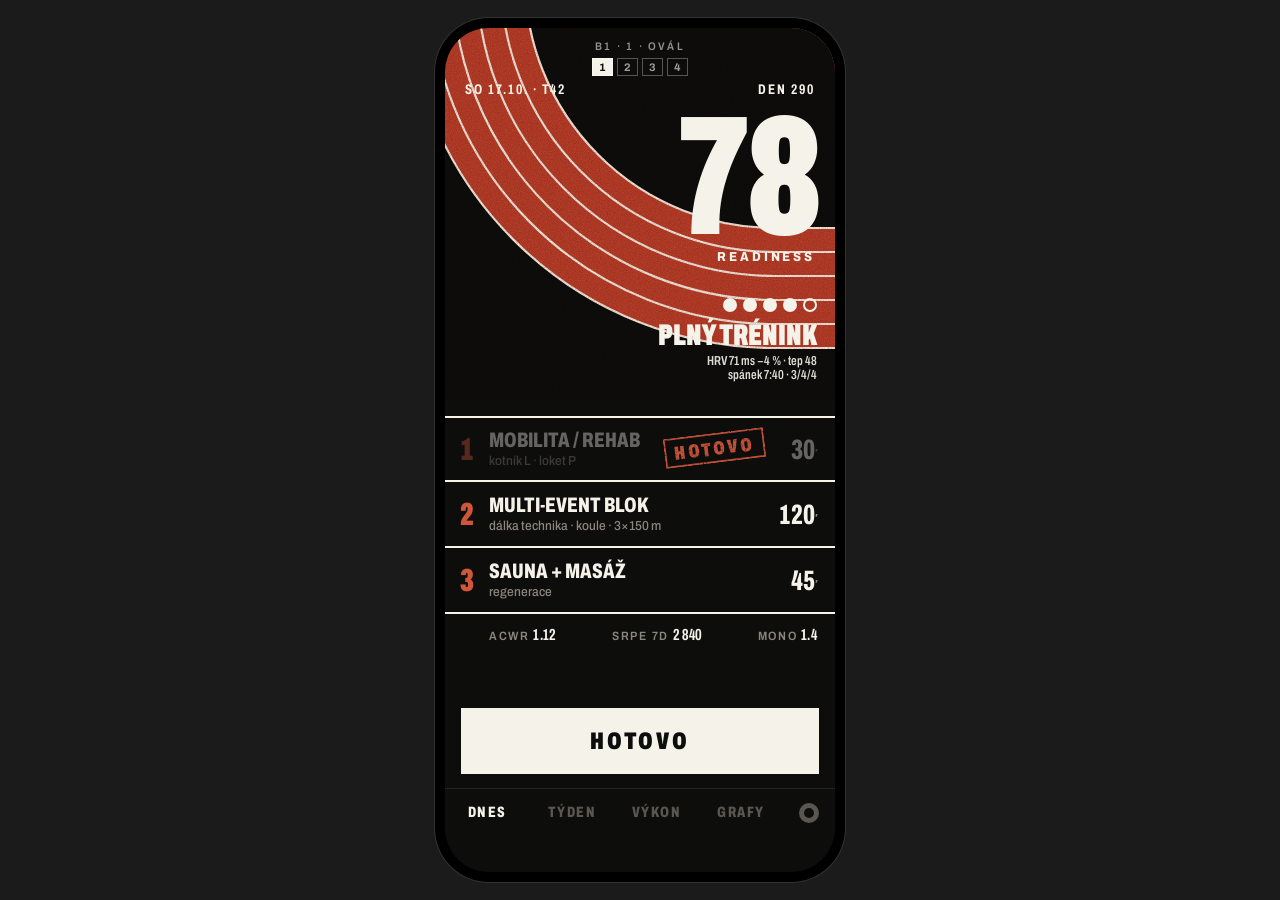
==== design/b1-pozadi.html @ 6a4dcf59 "B1: varianty tartanového pozadí Co-Authored-By: Claude Opus 5.5 <noreply@anthropic.com>" ====
<!doctype html>
<html lang="cs">
<head>
<meta charset="utf-8">
<meta name="viewport" content="width=device-width, initial-scale=1, viewport-fit=cover">
<title>B1 · Pozadí</title>
<link href="https://fonts.googleapis.com/css2?family=Archivo:wdth,wght@62..125,400..900&display=swap" rel="stylesheet">
<link rel="stylesheet" href="b-base.css">
<style>
.track{position:relative;height:372px;background:var(--tartan);overflow:hidden}
.bgsvg{position:absolute;inset:0;width:100%;height:100%}
.meta{position:absolute;z-index:2;top:54px;left:20px;right:20px;display:flex;justify-content:space-between;font-weight:700;font-size:14px;letter-spacing:.14em;text-transform:uppercase}
.paint{position:absolute;z-index:2;left:12px;bottom:36px;font-weight:900;font-size:200px;line-height:.78;letter-spacing:-.02em;color:var(--line)}
.paint-l{position:absolute;z-index:2;left:18px;bottom:14px;font-weight:800;font-size:13px;letter-spacing:.22em}
.state{position:absolute;z-index:2;right:18px;top:96px;text-align:right}
.state b{display:block;font-weight:900;font-size:30px;line-height:.9;text-transform:uppercase}
.state small{display:block;font-size:13px;font-weight:600;margin-top:5px;opacity:.9}
.dots{display:flex;gap:6px;justify-content:flex-end;margin-bottom:10px}
.dots i{width:14px;height:14px;border-radius:50%;border:2px solid var(--line)}
.dots i.on{background:var(--line)}

/* V1 ovál: vnitřek oválu je tmavý, 78 stojí v trávníku, dráhy obtáčí zleva dolů */
.v1 .track{background:var(--bg)}
.v1 .paint{left:auto;right:16px;bottom:auto;top:84px;font-size:170px}
.v1 .paint-l{left:auto;right:20px;bottom:auto;top:222px}
.v1 .state{top:auto;bottom:18px}
/* V4 cílová rovinka zhora: čísla drah nahoře, stav dole */
.v4 .state{top:auto;bottom:18px}
.v4 .paint{bottom:40px}

.lane{display:grid;grid-template-columns:44px 1fr auto;align-items:center;min-height:66px;padding-right:18px;border-bottom:2px solid var(--line);position:relative}
.lane:first-child{border-top:2px solid var(--line)}
.lane .n{font-weight:900;font-size:32px;text-align:center;color:var(--tartan-l)}
.lane .t{font-weight:800;font-size:21px;text-transform:uppercase;line-height:1}
.lane .t small{display:block;font-weight:500;font-size:13px;color:var(--dim);text-transform:none;font-variation-settings:"wdth" 90;margin-top:4px}
.lane .v{font-weight:800;font-size:28px}
.lane .v i{font-style:normal;font-size:14px;color:var(--dim)}
.lane.done .t,.lane.done .v,.lane.done .n{opacity:.38}
.lane .stamp{right:70px;top:15px;font-size:19px}
.list{margin-top:16px}
.bar{display:flex;justify-content:space-between;padding:12px 18px 0 44px;font-size:12px;letter-spacing:.14em;color:var(--dim);text-transform:uppercase;font-weight:600}
.bar b{color:var(--ink);font-size:16px;letter-spacing:.02em}
.finish{position:absolute;left:16px;right:16px;bottom:98px;height:66px;background:var(--ink);color:var(--bg);border:0;font-family:inherit;font-weight:900;font-size:24px;letter-spacing:.12em;text-transform:uppercase;cursor:pointer}
.pick{position:absolute;z-index:6;top:30px;left:50%;transform:translateX(-50%);display:flex;gap:4px}
.pick a{font:700 11px "Archivo";color:rgba(255,255,255,.6);padding:2px 6px;border:1px solid rgba(255,255,255,.3);text-decoration:none}
.pick a.on{background:var(--line);color:var(--bg)}
</style>
</head>
<body>
<div class="phone" id="ph">
  <div class="tag" id="tag">B1</div>
  <nav class="pick" id="pick"></nav>
  <section class="track">
    <svg class="bgsvg" id="bg" viewBox="0 0 390 372" preserveAspectRatio="none"></svg>
    <svg class="grain" viewBox="0 0 390 372" preserveAspectRatio="none"><filter id="n"><feTurbulence type="fractalNoise" baseFrequency=".9" numOctaves="3" stitchTiles="stitch"/><feColorMatrix values="0 0 0 0 .35  0 0 0 0 .1  0 0 0 0 .05  0 0 0 1.1 -.2"/></filter><rect width="100%" height="100%" filter="url(#n)"/></svg>
    <div class="meta c70"><span>So 17.10. · T42</span><span>Den 290</span></div>
    <div class="state c62">
      <div class="dots"><i class="on"></i><i class="on"></i><i class="on"></i><i class="on"></i><i></i></div>
      <b>Plný trénink</b><small class="c70">HRV 71 ms −4 % · tep 48<br>spánek 7:40 · 3/4/4</small>
    </div>
    <div class="paint c62 tab">78</div>
    <div class="paint-l">READINESS</div>
  </section>

  <div class="list">
    <div class="lane done"><span class="n c62">1</span><div class="t c70">Mobilita / rehab<small>kotník L · loket P</small></div><div class="v c62 tab">30<i>′</i></div><span class="stamp" style="--r:-7deg">Hotovo</span></div>
    <div class="lane"><span class="n c62">2</span><div class="t c70">Multi-event blok<small>dálka technika · koule · 3×150 m</small></div><div class="v c62 tab">120<i>′</i></div></div>
    <div class="lane"><span class="n c62">3</span><div class="t c70">Sauna + masáž<small>regenerace</small></div><div class="v c62 tab">45<i>′</i></div></div>
  </div>
  <div class="bar"><span>ACWR <b class="c62">1.12</b></span><span>sRPE 7d <b class="c62">2 840</b></span><span>Mono <b class="c62">1.4</b></span></div>

  <button class="finish c70" id="go">Hotovo</button>
  <nav class="tabs"><a class="on">DNES</a><a>TÝDEN</a><a>VÝKON</a><a>GRAFY</a><i class="g"></i></nav>
</div>
<script type="module">
import { wireStamp, el } from './b-stamp.js';

const W = '#f5f2ea', T = '#b8402a', BG = '#0d0d0c';
const line = (d, w = 2.2, extra = '') => `<path d="${d}" fill="none" stroke="${W}" stroke-width="${w}" ${extra}/>`;

// Ovál stadionu: střed levé zatáčky (330,-50), dráhy po 24 px.
function stadium(r) { return `M${330} ${-50 - r} A${r} ${r} 0 0 0 ${330} ${-50 + r} L 900 ${-50 + r} L 900 ${-50 - r} Z`; }
const radii = [250, 274, 298, 322, 346, 370];

const variants = {
  1: { name: 'OVÁL', svg:
    `<path d="${stadium(370)}" fill="${T}"/><path d="${stadium(250)}" fill="${BG}"/>` +
    radii.map(r => line(stadium(r))).join('') },

  2: { name: 'SCHODOVITÝ START', svg:
    [168, 209, 250, 291, 332, 373].map(y => line(`M0 ${y} H390`)).join('') +
    // posunuté startovní čáry – každá dráha o kus dál
    [0, 1, 2, 3, 4].map(k => line(`M${206 + k * 36} ${168 + k * 41} v41`, 5)).join('') +
    [1, 2, 3, 4, 5].map((n, k) => `<text x="${224 + k * 36}" y="${198 + k * 41}" fill="${W}" font-family="Archivo" font-weight="900" font-size="24" style="font-variation-settings:'wdth' 62" text-anchor="middle">${n}</text>`).join('') },

  3: { name: 'DIAGONÁLA', svg:
    [-140, -80, -20, 40, 100, 160, 220].map(o => line(`M-40 ${300 + o} L430 ${40 + o}`)).join('') +
    line('M300 196 L404 384', 8) + line('M313 190 L417 378', 2.2, 'stroke-dasharray="6 6"') },

  4: { name: 'CÍL ZHORA', svg:
    [0, 65, 130, 195, 260, 325, 390].map(x => line(`M${x} 0 V372`)).join('') +
    line('M0 152 H390', 9) +
    [1, 2, 3, 4, 5, 6].map((n, k) => `<text x="${32 + k * 65}" y="140" fill="${W}" font-family="Archivo" font-weight="900" font-size="34" style="font-variation-settings:'wdth' 62" text-anchor="middle">${n}</text>`).join('') },
};

const v = new URLSearchParams(location.search).get('v') || '1';
document.getElementById('ph').classList.add('v' + v);
document.getElementById('bg').innerHTML = variants[v].svg;
document.getElementById('tag').textContent = `B1 · ${v} · ${variants[v].name}`;
document.getElementById('pick').innerHTML = Object.keys(variants).map(k => `<a href="?v=${k}" class="${k === v ? 'on' : ''}">${k}</a>`).join('');

wireStamp({ button: document.getElementById('go'), rows: '.lane', make: () => el('<span class="stamp">Hotovo</span>') });
</script>
</body>
</html>
---- design/b-base.css ----
/* Společný základ variant směru B (Dráha) */
:root{
  --bg:#0d0d0c; --ink:#f5f2ea; --dim:#8c877d; --rule:#262523;
  --tartan:#b8402a; --tartan-l:#d0563a; --tartan-d:#8a2e1d; --line:#f5f2ea;
  --go:#49d17d; --warn:#f2b632; --stop:#ff4b3a;
}
*{box-sizing:border-box;margin:0;padding:0}
html,body{background:#1b1b1b;color:var(--ink);font-family:"Archivo",sans-serif;font-variation-settings:"wdth" 88;-webkit-font-smoothing:antialiased}
body{min-height:100vh;display:grid;place-items:center}
.phone{width:390px;height:844px;background:var(--bg);position:relative;overflow:hidden;border-radius:44px;box-shadow:0 0 0 10px #000,0 0 0 11px #333}
@media (max-width:430px){body{display:block}.phone{width:100%;height:100vh;border-radius:0;box-shadow:none}}
.c62{font-variation-settings:"wdth" 62}
.c70{font-variation-settings:"wdth" 70}
.tab{font-variant-numeric:tabular-nums}
.tag{position:absolute;top:12px;left:50%;transform:translateX(-50%);white-space:nowrap;font-size:11px;font-weight:600;letter-spacing:.2em;color:rgba(255,255,255,.55);z-index:5}
.grain{position:absolute;inset:0;width:100%;height:100%;mix-blend-mode:multiply;opacity:.55;pointer-events:none}

/* razítko */
.stamp{position:absolute;pointer-events:none;font-weight:900;font-variation-settings:"wdth" 70;letter-spacing:.14em;text-transform:uppercase;line-height:1;
  color:var(--sc,var(--tartan-l));border:2.5px solid currentColor;padding:4px 8px 3px;transform:rotate(var(--r,-8deg));opacity:.92;
  -webkit-mask:url("data:image/svg+xml,%3Csvg xmlns='http://www.w3.org/2000/svg' width='120' height='60'%3E%3Cfilter id='f'%3E%3CfeTurbulence baseFrequency='.7' numOctaves='2'/%3E%3CfeColorMatrix values='0 0 0 0 0  0 0 0 0 0  0 0 0 0 0  0 0 0 -2.2 1.6'/%3E%3C/filter%3E%3Crect width='100%25' height='100%25' filter='url(%23f)'/%3E%3C/svg%3E");
  mask:url("data:image/svg+xml,%3Csvg xmlns='http://www.w3.org/2000/svg' width='120' height='60'%3E%3Cfilter id='f'%3E%3CfeTurbulence baseFrequency='.7' numOctaves='2'/%3E%3CfeColorMatrix values='0 0 0 0 0  0 0 0 0 0  0 0 0 0 0  0 0 0 -2.2 1.6'/%3E%3C/filter%3E%3Crect width='100%25' height='100%25' filter='url(%23f)'/%3E%3C/svg%3E")}
.stamp small{display:block;font-size:.55em;letter-spacing:.1em;margin-top:2px;font-weight:700}
.stamp.new{animation:stamp .3s cubic-bezier(.3,1.6,.5,1) both}
@keyframes stamp{from{transform:rotate(var(--r,-8deg)) scale(2.4);opacity:0}to{transform:rotate(var(--r,-8deg)) scale(1);opacity:.92}}
.stamp.round{border-radius:50%;width:84px;height:84px;display:grid;place-content:center;text-align:center;padding:0;border-width:3px;box-shadow:inset 0 0 0 3px var(--bg),inset 0 0 0 5px currentColor;font-size:15px}

/* spodní lišta */
.tabs{position:absolute;left:0;right:0;bottom:0;height:84px;display:grid;grid-template-columns:repeat(4,1fr) 52px;border-top:1px solid var(--rule);background:var(--bg);z-index:4}
.tabs a{font-weight:800;font-size:15px;letter-spacing:.1em;color:#5a5650;display:flex;justify-content:center;align-items:flex-start;padding-top:15px;font-variation-settings:"wdth" 70}
.tabs a.on{color:var(--ink)}
.tabs .g{justify-self:center;margin-top:14px;width:20px;height:20px;border-radius:50%;border:5px solid #5a5650}
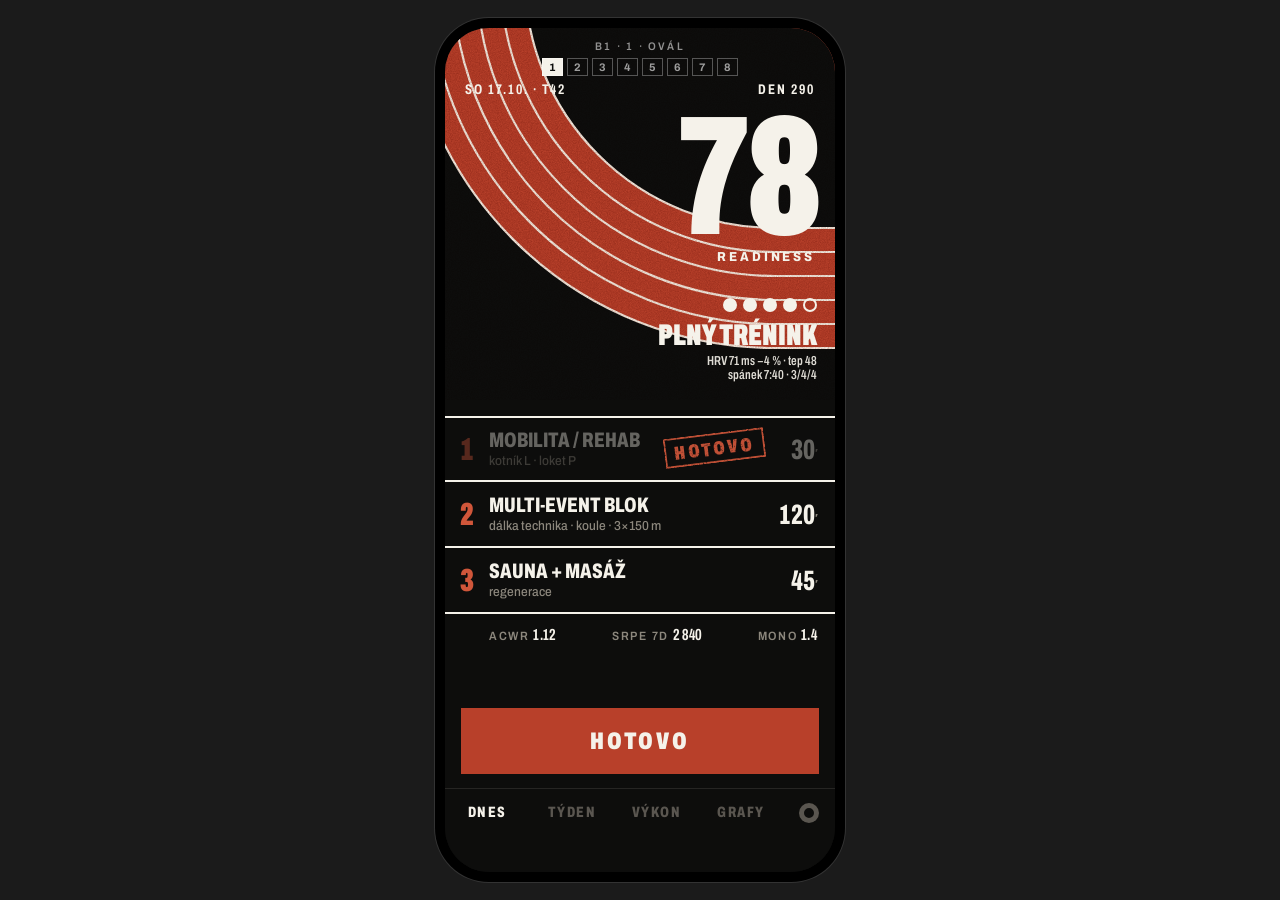
==== commit 75d681c1: "B1: další varianty pozadí, červené tlačítko Hotovo Co-Authored-By: Claude Opus 5.5 <noreply@anthropi" ====
--- a/design/b1-pozadi.html
+++ b/design/b1-pozadi.html
@@ -1,115 +1,155 @@
-<!doctype html>
-<html lang="cs">
-<head>
-<meta charset="utf-8">
-<meta name="viewport" content="width=device-width, initial-scale=1, viewport-fit=cover">
-<title>B1 · Pozadí</title>
-<link href="https://fonts.googleapis.com/css2?family=Archivo:wdth,wght@62..125,400..900&display=swap" rel="stylesheet">
-<link rel="stylesheet" href="b-base.css">
-<style>
-.track{position:relative;height:372px;background:var(--tartan);overflow:hidden}
-.bgsvg{position:absolute;inset:0;width:100%;height:100%}
-.meta{position:absolute;z-index:2;top:54px;left:20px;right:20px;display:flex;justify-content:space-between;font-weight:700;font-size:14px;letter-spacing:.14em;text-transform:uppercase}
-.paint{position:absolute;z-index:2;left:12px;bottom:36px;font-weight:900;font-size:200px;line-height:.78;letter-spacing:-.02em;color:var(--line)}
-.paint-l{position:absolute;z-index:2;left:18px;bottom:14px;font-weight:800;font-size:13px;letter-spacing:.22em}
-.state{position:absolute;z-index:2;right:18px;top:96px;text-align:right}
-.state b{display:block;font-weight:900;font-size:30px;line-height:.9;text-transform:uppercase}
-.state small{display:block;font-size:13px;font-weight:600;margin-top:5px;opacity:.9}
-.dots{display:flex;gap:6px;justify-content:flex-end;margin-bottom:10px}
-.dots i{width:14px;height:14px;border-radius:50%;border:2px solid var(--line)}
-.dots i.on{background:var(--line)}
-
-/* V1 ovál: vnitřek oválu je tmavý, 78 stojí v trávníku, dráhy obtáčí zleva dolů */
-.v1 .track{background:var(--bg)}
-.v1 .paint{left:auto;right:16px;bottom:auto;top:84px;font-size:170px}
-.v1 .paint-l{left:auto;right:20px;bottom:auto;top:222px}
-.v1 .state{top:auto;bottom:18px}
-/* V4 cílová rovinka zhora: čísla drah nahoře, stav dole */
-.v4 .state{top:auto;bottom:18px}
-.v4 .paint{bottom:40px}
-
-.lane{display:grid;grid-template-columns:44px 1fr auto;align-items:center;min-height:66px;padding-right:18px;border-bottom:2px solid var(--line);position:relative}
-.lane:first-child{border-top:2px solid var(--line)}
-.lane .n{font-weight:900;font-size:32px;text-align:center;color:var(--tartan-l)}
-.lane .t{font-weight:800;font-size:21px;text-transform:uppercase;line-height:1}
-.lane .t small{display:block;font-weight:500;font-size:13px;color:var(--dim);text-transform:none;font-variation-settings:"wdth" 90;margin-top:4px}
-.lane .v{font-weight:800;font-size:28px}
-.lane .v i{font-style:normal;font-size:14px;color:var(--dim)}
-.lane.done .t,.lane.done .v,.lane.done .n{opacity:.38}
-.lane .stamp{right:70px;top:15px;font-size:19px}
-.list{margin-top:16px}
-.bar{display:flex;justify-content:space-between;padding:12px 18px 0 44px;font-size:12px;letter-spacing:.14em;color:var(--dim);text-transform:uppercase;font-weight:600}
-.bar b{color:var(--ink);font-size:16px;letter-spacing:.02em}
-.finish{position:absolute;left:16px;right:16px;bottom:98px;height:66px;background:var(--ink);color:var(--bg);border:0;font-family:inherit;font-weight:900;font-size:24px;letter-spacing:.12em;text-transform:uppercase;cursor:pointer}
-.pick{position:absolute;z-index:6;top:30px;left:50%;transform:translateX(-50%);display:flex;gap:4px}
-.pick a{font:700 11px "Archivo";color:rgba(255,255,255,.6);padding:2px 6px;border:1px solid rgba(255,255,255,.3);text-decoration:none}
-.pick a.on{background:var(--line);color:var(--bg)}
-</style>
-</head>
-<body>
-<div class="phone" id="ph">
-  <div class="tag" id="tag">B1</div>
-  <nav class="pick" id="pick"></nav>
-  <section class="track">
-    <svg class="bgsvg" id="bg" viewBox="0 0 390 372" preserveAspectRatio="none"></svg>
-    <svg class="grain" viewBox="0 0 390 372" preserveAspectRatio="none"><filter id="n"><feTurbulence type="fractalNoise" baseFrequency=".9" numOctaves="3" stitchTiles="stitch"/><feColorMatrix values="0 0 0 0 .35  0 0 0 0 .1  0 0 0 0 .05  0 0 0 1.1 -.2"/></filter><rect width="100%" height="100%" filter="url(#n)"/></svg>
-    <div class="meta c70"><span>So 17.10. · T42</span><span>Den 290</span></div>
-    <div class="state c62">
-      <div class="dots"><i class="on"></i><i class="on"></i><i class="on"></i><i class="on"></i><i></i></div>
-      <b>Plný trénink</b><small class="c70">HRV 71 ms −4 % · tep 48<br>spánek 7:40 · 3/4/4</small>
-    </div>
-    <div class="paint c62 tab">78</div>
-    <div class="paint-l">READINESS</div>
-  </section>
-
-  <div class="list">
-    <div class="lane done"><span class="n c62">1</span><div class="t c70">Mobilita / rehab<small>kotník L · loket P</small></div><div class="v c62 tab">30<i>′</i></div><span class="stamp" style="--r:-7deg">Hotovo</span></div>
-    <div class="lane"><span class="n c62">2</span><div class="t c70">Multi-event blok<small>dálka technika · koule · 3×150 m</small></div><div class="v c62 tab">120<i>′</i></div></div>
-    <div class="lane"><span class="n c62">3</span><div class="t c70">Sauna + masáž<small>regenerace</small></div><div class="v c62 tab">45<i>′</i></div></div>
-  </div>
-  <div class="bar"><span>ACWR <b class="c62">1.12</b></span><span>sRPE 7d <b class="c62">2 840</b></span><span>Mono <b class="c62">1.4</b></span></div>
-
-  <button class="finish c70" id="go">Hotovo</button>
-  <nav class="tabs"><a class="on">DNES</a><a>TÝDEN</a><a>VÝKON</a><a>GRAFY</a><i class="g"></i></nav>
-</div>
-<script type="module">
-import { wireStamp, el } from './b-stamp.js';
-
-const W = '#f5f2ea', T = '#b8402a', BG = '#0d0d0c';
-const line = (d, w = 2.2, extra = '') => `<path d="${d}" fill="none" stroke="${W}" stroke-width="${w}" ${extra}/>`;
-
-// Ovál stadionu: střed levé zatáčky (330,-50), dráhy po 24 px.
-function stadium(r) { return `M${330} ${-50 - r} A${r} ${r} 0 0 0 ${330} ${-50 + r} L 900 ${-50 + r} L 900 ${-50 - r} Z`; }
-const radii = [250, 274, 298, 322, 346, 370];
-
-const variants = {
-  1: { name: 'OVÁL', svg:
-    `<path d="${stadium(370)}" fill="${T}"/><path d="${stadium(250)}" fill="${BG}"/>` +
-    radii.map(r => line(stadium(r))).join('') },
-
-  2: { name: 'SCHODOVITÝ START', svg:
-    [168, 209, 250, 291, 332, 373].map(y => line(`M0 ${y} H390`)).join('') +
-    // posunuté startovní čáry – každá dráha o kus dál
-    [0, 1, 2, 3, 4].map(k => line(`M${206 + k * 36} ${168 + k * 41} v41`, 5)).join('') +
-    [1, 2, 3, 4, 5].map((n, k) => `<text x="${224 + k * 36}" y="${198 + k * 41}" fill="${W}" font-family="Archivo" font-weight="900" font-size="24" style="font-variation-settings:'wdth' 62" text-anchor="middle">${n}</text>`).join('') },
-
-  3: { name: 'DIAGONÁLA', svg:
-    [-140, -80, -20, 40, 100, 160, 220].map(o => line(`M-40 ${300 + o} L430 ${40 + o}`)).join('') +
-    line('M300 196 L404 384', 8) + line('M313 190 L417 378', 2.2, 'stroke-dasharray="6 6"') },
-
-  4: { name: 'CÍL ZHORA', svg:
-    [0, 65, 130, 195, 260, 325, 390].map(x => line(`M${x} 0 V372`)).join('') +
-    line('M0 152 H390', 9) +
-    [1, 2, 3, 4, 5, 6].map((n, k) => `<text x="${32 + k * 65}" y="140" fill="${W}" font-family="Archivo" font-weight="900" font-size="34" style="font-variation-settings:'wdth' 62" text-anchor="middle">${n}</text>`).join('') },
-};
-
-const v = new URLSearchParams(location.search).get('v') || '1';
-document.getElementById('ph').classList.add('v' + v);
-document.getElementById('bg').innerHTML = variants[v].svg;
-document.getElementById('tag').textContent = `B1 · ${v} · ${variants[v].name}`;
-document.getElementById('pick').innerHTML = Object.keys(variants).map(k => `<a href="?v=${k}" class="${k === v ? 'on' : ''}">${k}</a>`).join('');
-
-wireStamp({ button: document.getElementById('go'), rows: '.lane', make: () => el('<span class="stamp">Hotovo</span>') });
-</script>
-</body>
-</html>
+<!doctype html>
+<html lang="cs">
+<head>
+<meta charset="utf-8">
+<meta name="viewport" content="width=device-width, initial-scale=1, viewport-fit=cover">
+<title>B1 · Pozadí</title>
+<link href="https://fonts.googleapis.com/css2?family=Archivo:wdth,wght@62..125,400..900&display=swap" rel="stylesheet">
+<link rel="stylesheet" href="b-base.css">
+<style>
+.track{position:relative;height:372px;background:var(--tartan);overflow:hidden}
+.bgsvg{position:absolute;inset:0;width:100%;height:100%}
+.meta{position:absolute;z-index:2;top:54px;left:20px;right:20px;display:flex;justify-content:space-between;font-weight:700;font-size:14px;letter-spacing:.14em;text-transform:uppercase}
+.paint{position:absolute;z-index:2;left:12px;bottom:36px;font-weight:900;font-size:200px;line-height:.78;letter-spacing:-.02em;color:var(--line)}
+.paint-l{position:absolute;z-index:2;left:18px;bottom:14px;font-weight:800;font-size:13px;letter-spacing:.22em}
+.state{position:absolute;z-index:2;right:18px;top:96px;text-align:right}
+.state b{display:block;font-weight:900;font-size:30px;line-height:.9;text-transform:uppercase}
+.state small{display:block;font-size:13px;font-weight:600;margin-top:5px;opacity:.9}
+.dots{display:flex;gap:6px;justify-content:flex-end;margin-bottom:10px}
+.dots i{width:14px;height:14px;border-radius:50%;border:2px solid var(--line)}
+.dots i.on{background:var(--line)}
+
+/* V1 ovál: vnitřek oválu je tmavý, 78 stojí v trávníku, dráhy obtáčí zleva dolů */
+.v1 .track{background:var(--bg)}
+.v1 .paint{left:auto;right:16px;bottom:auto;top:84px;font-size:170px}
+.v1 .paint-l{left:auto;right:20px;bottom:auto;top:222px}
+.v1 .state{top:auto;bottom:18px}
+/* V6 sektor vrhu: 78 stojí uvnitř výseče vpravo dole */
+.v6 .paint{left:auto;right:16px}
+.v6 .paint-l{left:auto;right:20px}
+.v6 .state{right:auto;left:20px;text-align:left;top:92px}
+.v6 .dots{justify-content:flex-start}
+/* V4 cílová rovinka zhora: čísla drah nahoře, stav dole */
+.v4 .state{top:auto;bottom:18px}
+.v4 .paint{bottom:40px}
+
+.lane{display:grid;grid-template-columns:44px 1fr auto;align-items:center;min-height:66px;padding-right:18px;border-bottom:2px solid var(--line);position:relative}
+.lane:first-child{border-top:2px solid var(--line)}
+.lane .n{font-weight:900;font-size:32px;text-align:center;color:var(--tartan-l)}
+.lane .t{font-weight:800;font-size:21px;text-transform:uppercase;line-height:1}
+.lane .t small{display:block;font-weight:500;font-size:13px;color:var(--dim);text-transform:none;font-variation-settings:"wdth" 90;margin-top:4px}
+.lane .v{font-weight:800;font-size:28px}
+.lane .v i{font-style:normal;font-size:14px;color:var(--dim)}
+.lane.done .t,.lane.done .v,.lane.done .n{opacity:.38}
+.lane .stamp{right:70px;top:15px;font-size:19px}
+.list{margin-top:16px}
+.bar{display:flex;justify-content:space-between;padding:12px 18px 0 44px;font-size:12px;letter-spacing:.14em;color:var(--dim);text-transform:uppercase;font-weight:600}
+.bar b{color:var(--ink);font-size:16px;letter-spacing:.02em}
+.finish{position:absolute;left:16px;right:16px;bottom:98px;height:66px;background:var(--tartan);color:var(--ink);border:0;font-family:inherit;font-weight:900;font-size:24px;letter-spacing:.12em;text-transform:uppercase;cursor:pointer}
+.pick{position:absolute;z-index:6;top:30px;left:50%;transform:translateX(-50%);display:flex;gap:4px}
+.pick a{font:700 11px "Archivo";color:rgba(255,255,255,.6);padding:2px 6px;border:1px solid rgba(255,255,255,.3);text-decoration:none}
+.pick a.on{background:var(--line);color:var(--bg)}
+</style>
+</head>
+<body>
+<div class="phone" id="ph">
+  <div class="tag" id="tag">B1</div>
+  <nav class="pick" id="pick"></nav>
+  <section class="track">
+    <svg class="bgsvg" id="bg" viewBox="0 0 390 372" preserveAspectRatio="none"></svg>
+    <svg class="grain" viewBox="0 0 390 372" preserveAspectRatio="none"><filter id="n"><feTurbulence type="fractalNoise" baseFrequency=".9" numOctaves="3" stitchTiles="stitch"/><feColorMatrix values="0 0 0 0 .35  0 0 0 0 .1  0 0 0 0 .05  0 0 0 1.1 -.2"/></filter><rect width="100%" height="100%" filter="url(#n)"/></svg>
+    <div class="meta c70"><span>So 17.10. · T42</span><span>Den 290</span></div>
+    <div class="state c62">
+      <div class="dots"><i class="on"></i><i class="on"></i><i class="on"></i><i class="on"></i><i></i></div>
+      <b>Plný trénink</b><small class="c70">HRV 71 ms −4 % · tep 48<br>spánek 7:40 · 3/4/4</small>
+    </div>
+    <div class="paint c62 tab">78</div>
+    <div class="paint-l">READINESS</div>
+  </section>
+
+  <div class="list">
+    <div class="lane done"><span class="n c62">1</span><div class="t c70">Mobilita / rehab<small>kotník L · loket P</small></div><div class="v c62 tab">30<i>′</i></div><span class="stamp" style="--r:-7deg">Hotovo</span></div>
+    <div class="lane"><span class="n c62">2</span><div class="t c70">Multi-event blok<small>dálka technika · koule · 3×150 m</small></div><div class="v c62 tab">120<i>′</i></div></div>
+    <div class="lane"><span class="n c62">3</span><div class="t c70">Sauna + masáž<small>regenerace</small></div><div class="v c62 tab">45<i>′</i></div></div>
+  </div>
+  <div class="bar"><span>ACWR <b class="c62">1.12</b></span><span>sRPE 7d <b class="c62">2 840</b></span><span>Mono <b class="c62">1.4</b></span></div>
+
+  <button class="finish c70" id="go">Hotovo</button>
+  <nav class="tabs"><a class="on">DNES</a><a>TÝDEN</a><a>VÝKON</a><a>GRAFY</a><i class="g"></i></nav>
+</div>
+<script type="module">
+import { wireStamp, el } from './b-stamp.js';
+
+const W = '#f5f2ea', T = '#b8402a', BG = '#0d0d0c';
+const line = (d, w = 2.2, extra = '') => `<path d="${d}" fill="none" stroke="${W}" stroke-width="${w}" ${extra}/>`;
+
+// Ovál stadionu: střed levé zatáčky (330,-50), dráhy po 24 px.
+function stadium(r) { return `M${330} ${-50 - r} A${r} ${r} 0 0 0 ${330} ${-50 + r} L 900 ${-50 + r} L 900 ${-50 - r} Z`; }
+const radii = [250, 274, 298, 322, 346, 370];
+
+const variants = {
+  1: { name: 'OVÁL', svg:
+    `<path d="${stadium(370)}" fill="${T}"/><path d="${stadium(250)}" fill="${BG}"/>` +
+    radii.map(r => line(stadium(r))).join('') },
+
+  2: { name: 'SCHODOVITÝ START', svg:
+    [168, 209, 250, 291, 332, 373].map(y => line(`M0 ${y} H390`)).join('') +
+    // posunuté startovní čáry – každá dráha o kus dál
+    [0, 1, 2, 3, 4].map(k => line(`M${206 + k * 36} ${168 + k * 41} v41`, 5)).join('') +
+    [1, 2, 3, 4, 5].map((n, k) => `<text x="${224 + k * 36}" y="${198 + k * 41}" fill="${W}" font-family="Archivo" font-weight="900" font-size="24" style="font-variation-settings:'wdth' 62" text-anchor="middle">${n}</text>`).join('') },
+
+  3: { name: 'DIAGONÁLA', svg:
+    [-140, -80, -20, 40, 100, 160, 220].map(o => line(`M-40 ${300 + o} L430 ${40 + o}`)).join('') +
+    line('M300 196 L404 384', 8) + line('M313 190 L417 378', 2.2, 'stroke-dasharray="6 6"') },
+
+  4: { name: 'CÍL ZHORA', svg:
+    [0, 65, 130, 195, 260, 325, 390].map(x => line(`M${x} 0 V372`)).join('') +
+    line('M0 152 H390', 9) +
+    [1, 2, 3, 4, 5, 6].map((n, k) => `<text x="${32 + k * 65}" y="140" fill="${W}" font-family="Archivo" font-weight="900" font-size="34" style="font-variation-settings:'wdth' 62" text-anchor="middle">${n}</text>`).join('') },
+
+  5: { name: 'PŘEKÁŽKY', svg:
+    [168, 209, 250, 291, 332, 373].map(y => line(`M0 ${y} H390`)).join('') +
+    // překážky zhora: pruhovaná příčka + nohy dozadu
+    [0, 1, 2, 3, 4].flatMap(k => [258, 344].map(x => {
+      const y = 168 + k * 41;
+      return line(`M${x} ${y + 5} v31`, 7) + line(`M${x} ${y + 5} v31`, 7, `stroke="${BG}" stroke-dasharray="5 5"`).replace(`stroke="${W}" `, '') +
+        line(`M${x} ${y + 6} h-18 M${x} ${y + 35} h-18`, 2);
+    })).join('') },
+
+  6: { name: 'SEKTOR VRHU', svg: (() => {
+    const cx = 34, cy = 360, a1 = -22.5 * Math.PI / 180, a2 = -57.4 * Math.PI / 180, L = 700;
+    const ray = a => line(`M${cx + Math.cos(a) * 36} ${cy + Math.sin(a) * 36} L${cx + Math.cos(a) * L} ${cy + Math.sin(a) * L}`, 3);
+    const arc = (r, m) => line(`M${cx + Math.cos(a1) * r} ${cy + Math.sin(a1) * r} A${r} ${r} 0 0 0 ${cx + Math.cos(a2) * r} ${cy + Math.sin(a2) * r}`, 1.6, 'stroke-dasharray="4 6"') +
+      `<text x="${cx + Math.cos(a1) * r + 6}" y="${cy + Math.sin(a1) * r + 14}" fill="${W}" font-family="Archivo" font-weight="800" font-size="13" style="font-variation-settings:'wdth' 62">${m} m</text>`;
+    return ray(a1) + ray(a2) + arc(150, 12) + arc(240, 14) + arc(330, 16) +
+      `<circle cx="${cx}" cy="${cy}" r="34" fill="none" stroke="${W}" stroke-width="4"/>` +
+      line(`M${cx + Math.cos(a1 - .2) * 34} ${cy + Math.sin(a1 - .2) * 34} A34 34 0 0 0 ${cx + Math.cos(a2 + .2) * 34} ${cy + Math.sin(a2 + .2) * 34}`, 10);
+  })() },
+
+  7: { name: 'ROZBĚH DÁLKY', svg:
+    `<rect x="318" y="208" width="90" height="92" fill="#2a211a"/>` +
+    line('M0 208 H390') + line('M0 300 H390') +
+    `<rect x="292" y="208" width="18" height="92" fill="${W}"/><rect x="310" y="208" width="6" height="92" fill="#e8d9a8"/>` +
+    [60, 120, 180, 240].map(x => line(`M${x} 292 v8`, 3)).join('') +
+    // uhrabaný písek
+    [222, 238, 254, 270, 286].map(y => `<path d="M322 ${y} H404" stroke="#4a3a2c" stroke-width="2"/>`).join('') +
+    `<text x="301" y="200" fill="${W}" font-family="Archivo" font-weight="800" font-size="11" letter-spacing="1.5" text-anchor="middle" style="font-variation-settings:'wdth' 70">ODRAZ</text>` },
+
+  8: { name: 'DESETIBOJ', svg:
+    ['100 m', 'DÁLKA', 'KOULE', 'VÝŠKA', '400 m', '110 m PŘ.', 'DISK', 'TYČ', 'OŠTĚP', '1500 m'].map((d, k) => {
+      const y = 190 + k * 18;
+      return line(`M0 ${y} H390`, k === 5 ? 5 : 1.6) +
+        `<text x="378" y="${y + 13}" fill="${W}" font-family="Archivo" font-weight="800" font-size="10" letter-spacing="1.5" text-anchor="end" style="font-variation-settings:'wdth' 70">${d}</text>`;
+    }).join('') + line('M0 370 H390', 1.6) },
+};
+
+const v = new URLSearchParams(location.search).get('v') || '1';
+document.getElementById('ph').classList.add('v' + v);
+document.getElementById('bg').innerHTML = variants[v].svg;
+document.getElementById('tag').textContent = `B1 · ${v} · ${variants[v].name}`;
+document.getElementById('pick').innerHTML = Object.keys(variants).map(k => `<a href="?v=${k}" class="${k === v ? 'on' : ''}">${k}</a>`).join('');
+
+wireStamp({ button: document.getElementById('go'), rows: '.lane', make: () => el('<span class="stamp">Hotovo</span>') });
+</script>
+</body>
+</html>
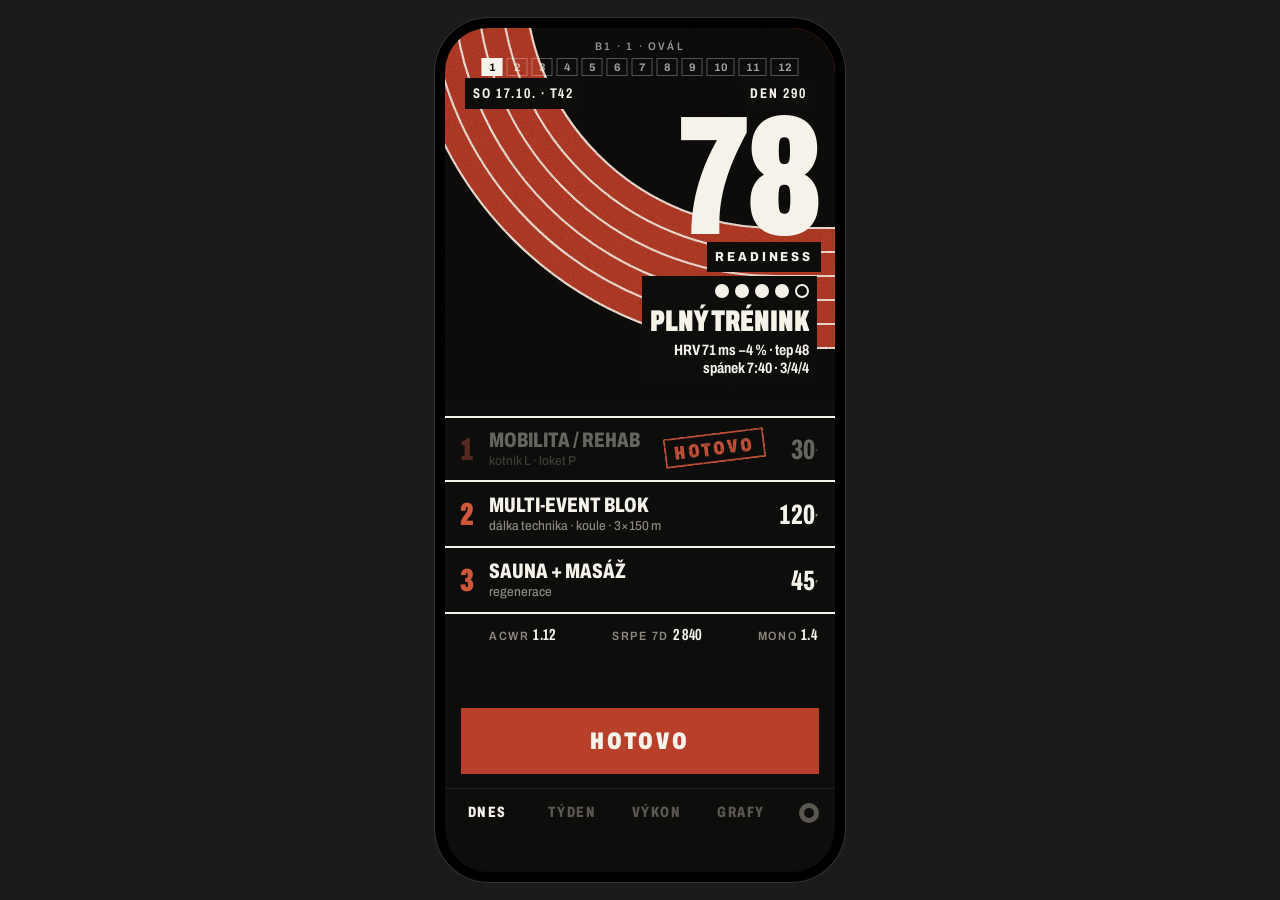
==== commit 6a62b7f3: "B1: varianty 9-12, čitelnost textu na tartanu, přehled Co-Authored-By: Claude Opus 5.5 <noreply@anth" ====
--- a/design/b1-pozadi.html
+++ b/design/b1-pozadi.html
@@ -14,7 +14,7 @@
 .paint-l{position:absolute;z-index:2;left:18px;bottom:14px;font-weight:800;font-size:13px;letter-spacing:.22em}
 .state{position:absolute;z-index:2;right:18px;top:96px;text-align:right}
 .state b{display:block;font-weight:900;font-size:30px;line-height:.9;text-transform:uppercase}
-.state small{display:block;font-size:13px;font-weight:600;margin-top:5px;opacity:.9}
+.state small{display:block;font-size:15px;font-weight:700;margin-top:6px;line-height:1.25;font-variation-settings:"wdth" 78}
 .dots{display:flex;gap:6px;justify-content:flex-end;margin-bottom:10px}
 .dots i{width:14px;height:14px;border-radius:50%;border:2px solid var(--line)}
 .dots i.on{background:var(--line)}
@@ -22,15 +22,15 @@
 /* V1 ovál: vnitřek oválu je tmavý, 78 stojí v trávníku, dráhy obtáčí zleva dolů */
 .v1 .track{background:var(--bg)}
 .v1 .paint{left:auto;right:16px;bottom:auto;top:84px;font-size:170px}
-.v1 .paint-l{left:auto;right:20px;bottom:auto;top:222px}
-.v1 .state{top:auto;bottom:18px}
+.v1 .paint-l{left:auto;right:22px;bottom:auto;top:222px}
+.v1 .state{top:auto;bottom:22px}
 /* V6 sektor vrhu: 78 stojí uvnitř výseče vpravo dole */
 .v6 .paint{left:auto;right:16px}
-.v6 .paint-l{left:auto;right:20px}
-.v6 .state{right:auto;left:20px;text-align:left;top:92px}
+.v6 .paint-l{left:auto;right:22px}
+.v6 .state{right:auto;left:28px;text-align:left}
 .v6 .dots{justify-content:flex-start}
 /* V4 cílová rovinka zhora: čísla drah nahoře, stav dole */
-.v4 .state{top:auto;bottom:18px}
+.v4 .state{top:auto;bottom:22px}
 .v4 .paint{bottom:40px}
 
 .lane{display:grid;grid-template-columns:44px 1fr auto;align-items:center;min-height:66px;padding-right:18px;border-bottom:2px solid var(--line);position:relative}
@@ -49,6 +49,19 @@
 .pick{position:absolute;z-index:6;top:30px;left:50%;transform:translateX(-50%);display:flex;gap:4px}
 .pick a{font:700 11px "Archivo";color:rgba(255,255,255,.6);padding:2px 6px;border:1px solid rgba(255,255,255,.3);text-decoration:none}
 .pick a.on{background:var(--line);color:var(--bg)}
+/* čitelnost: pod drobným textem je plocha v barvě podkladu */
+.phone{--patch:var(--tartan)}
+.state,.meta span,.paint-l{background:var(--patch);box-shadow:0 0 0 8px var(--patch)}
+/* stejné zrno jako dráha, aby plocha splynula; přesah 8 px řeší outline se stejnou texturou */
+.phone:not(.v1) :is(.state,.meta span,.paint-l){box-shadow:none;border:8px solid transparent;margin:-8px;background:url("data:image/svg+xml,%3Csvg xmlns='http://www.w3.org/2000/svg' width='240' height='240'%3E%3Cfilter id='n'%3E%3CfeTurbulence type='fractalNoise' baseFrequency='.9' numOctaves='3' stitchTiles='stitch'/%3E%3CfeColorMatrix values='0 0 0 0 .35  0 0 0 0 .1  0 0 0 0 .05  0 0 0 1.1 -.2'/%3E%3C/filter%3E%3Crect width='100%25' height='100%25' filter='url(%23n)' opacity='.55'/%3E%3C/svg%3E") padding-box border-box,var(--patch) border-box;background-blend-mode:multiply}
+.state{right:26px;top:100px}
+.meta{top:58px;left:28px;right:28px}
+.paint-l{left:22px;bottom:16px}
+.v1{--patch:var(--bg)}
+.v10 .paint{font-size:150px;bottom:48px}
+.v12 .state{right:auto;left:28px;text-align:left;top:96px}
+.v12 .paint{font-size:168px}
+.v12 .dots{justify-content:flex-start}
 </style>
 </head>
 <body>
@@ -141,6 +154,36 @@
       return line(`M0 ${y} H390`, k === 5 ? 5 : 1.6) +
         `<text x="378" y="${y + 13}" fill="${W}" font-family="Archivo" font-weight="800" font-size="10" letter-spacing="1.5" text-anchor="end" style="font-variation-settings:'wdth' 70">${d}</text>`;
     }).join('') + line('M0 370 H390', 1.6) },
+
+  9: { name: 'VÝŠKA', svg:
+    `<rect x="292" y="206" width="110" height="112" fill="#232322"/>` +
+    line('M292 206 v112', 1.4) +
+    line('M284 200 V324', 3) + `<rect x="279" y="194" width="10" height="10" fill="${W}"/><rect x="279" y="320" width="10" height="10" fill="${W}"/>` +
+    // rozběh do J: přímá část + oblouk k laťce
+    line('M120 372 C 200 372, 250 330, 278 268', 2.4, 'stroke-dasharray="2 9" stroke-linecap="round"') +
+    [[150, 370], [205, 360], [245, 328]].map(([x, y]) => line(`M${x - 6} ${y - 6} l12 12 M${x + 6} ${y - 6} l-12 12`, 2.4)).join('') },
+
+  10: { name: 'JEDNA DRÁHA', svg:
+    line('M0 196 H390', 4) + line('M0 340 H390', 4) +
+    line('M318 196 V340', 7) +
+    `<path d="M352 252 l16 16 l-16 16" fill="none" stroke="${W}" stroke-width="5"/>` },
+
+  11: { name: 'ŠTAFETA', svg:
+    [196, 232, 268, 304, 340, 376].map(y => line(`M0 ${y} H390`)).join('') +
+    [0, 1, 2, 3, 4].map(k => {
+      const y = 196 + k * 36, x = 236 + k * 22;
+      return line(`M${x} ${y + 4} v28`, 3) + line(`M${x + 60} ${y + 4} v28`, 2, 'stroke-dasharray="4 4"') +
+        `<path d="M${x + 6} ${y + 2} l10 0 l-5 8 Z M${x + 6} ${y + 34} l10 0 l-5 -8 Z" fill="${W}"/>`;
+    }).join('') },
+
+  12: { name: 'OŠTĚP', svg: (() => {
+    const cx = 320, cy = 320, r = 80, a = 14.48 * Math.PI / 180, L = 400;
+    const ray = s => line(`M${cx + Math.sin(s * a) * r} ${cy - Math.cos(s * a) * r} L${cx + Math.sin(s * a) * L} ${cy - Math.cos(s * a) * L}`, 2.4);
+    return line(`M300 372 V${cy - Math.sqrt(r * r - 400)}`) + line(`M340 372 V${cy - Math.sqrt(r * r - 400)}`) +
+      line(`M${cx + Math.sin(-a) * r} ${cy - Math.cos(a) * r} A${r} ${r} 0 0 1 ${cx + Math.sin(a) * r} ${cy - Math.cos(a) * r}`, 6) +
+      ray(-1) + ray(1) +
+      [300, 330, 360].map(y => line(`M296 ${y} h-8 M344 ${y} h8`, 2)).join('');
+  })() },
 };
 
 const v = new URLSearchParams(location.search).get('v') || '1';
